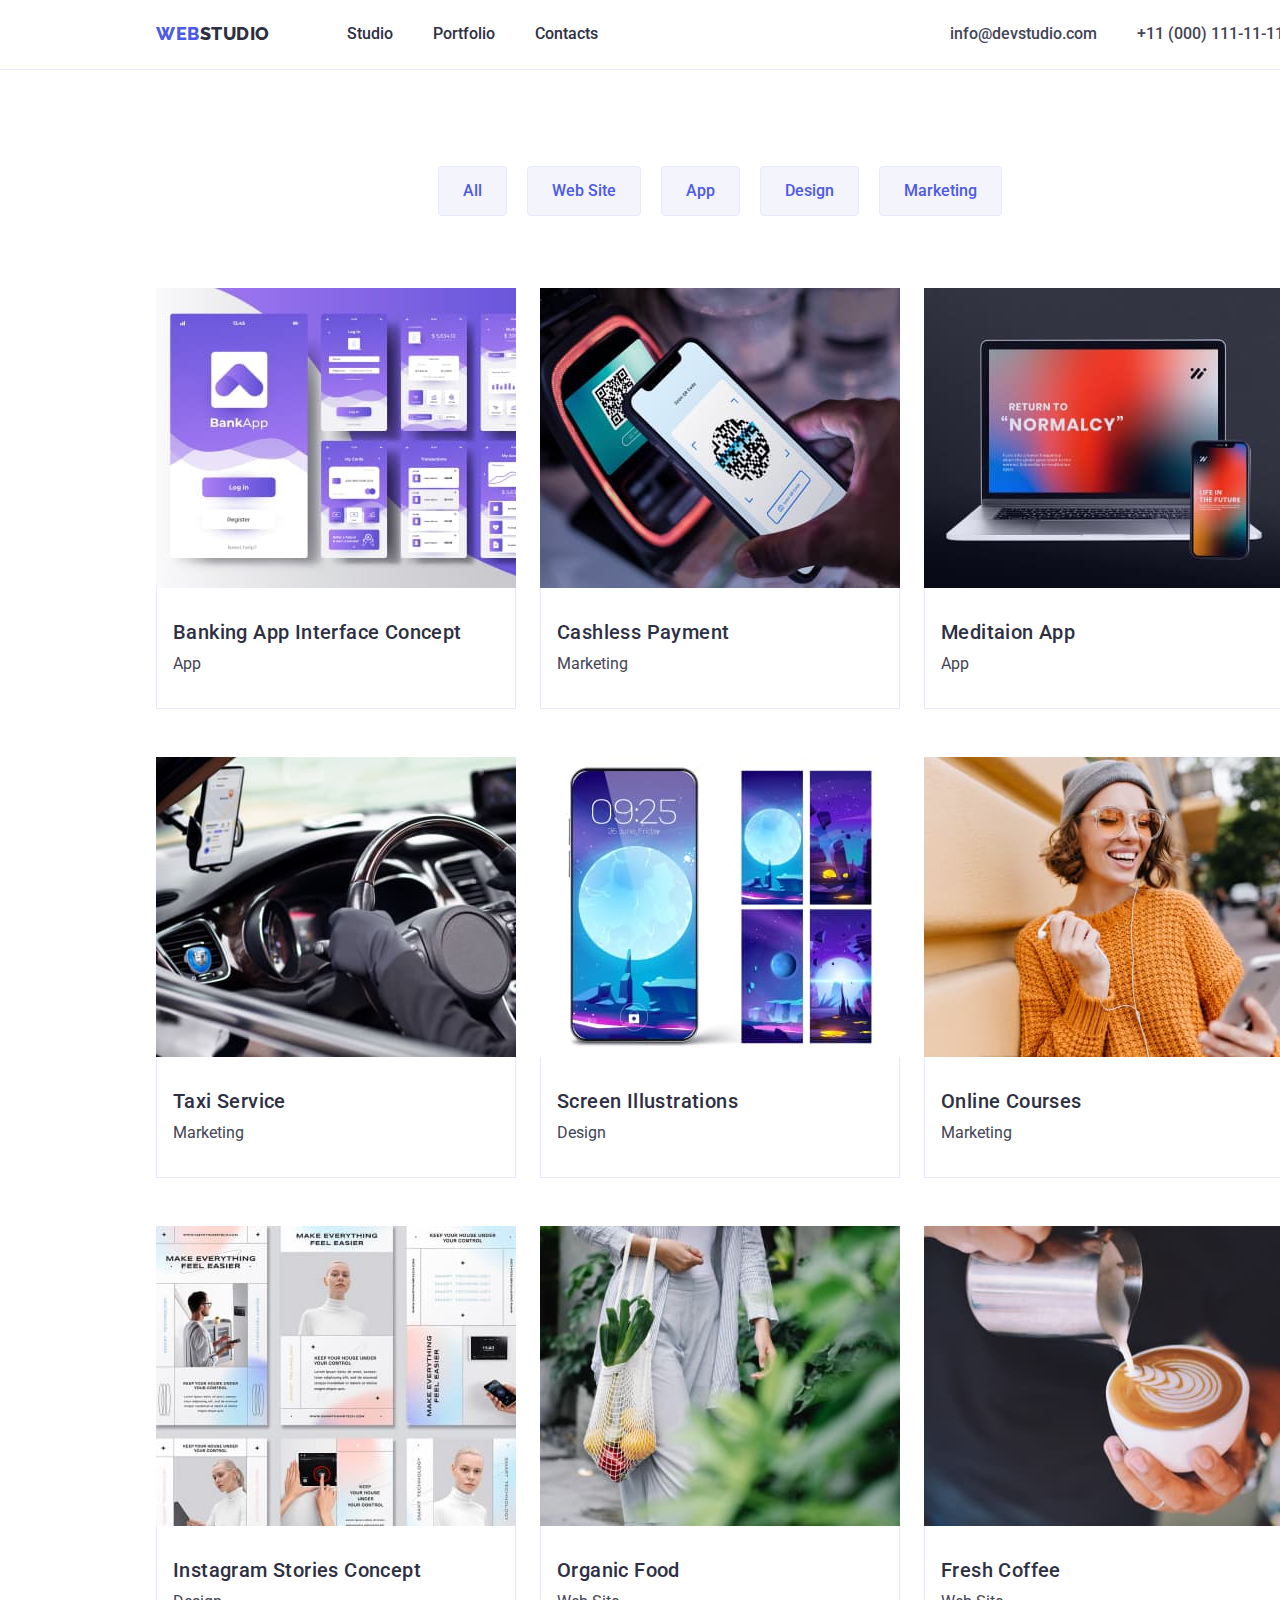
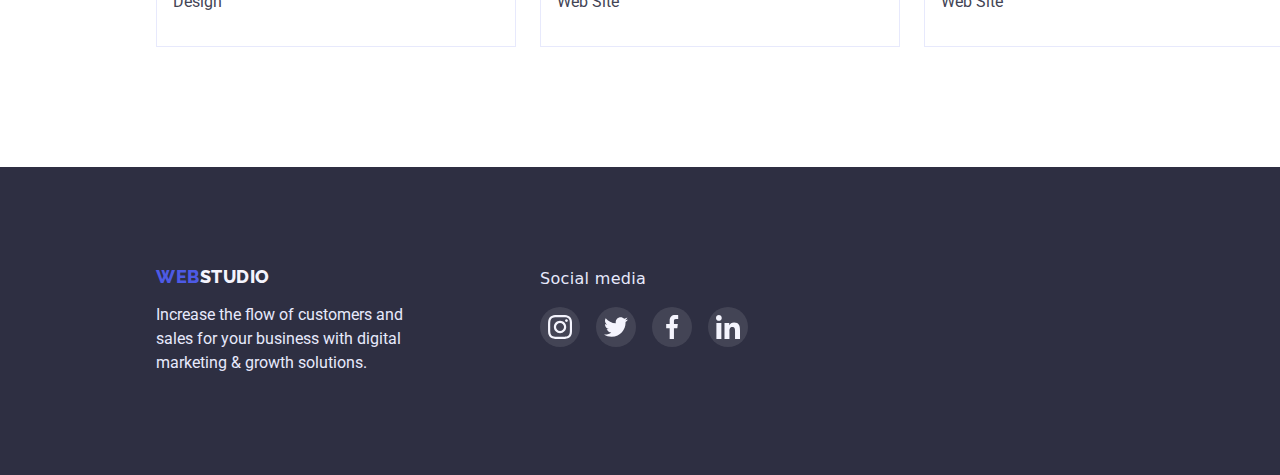
==== portfolio.html @ 14edf8ef "Initial commit" ====
<!DOCTYPE html>
<html lang="en">

<head>
    <meta charset="UTF-8">
    <meta http-equiv="X-UA-Compatible" content="IE=edge">
    <meta name="viewport" content="width=device-width, initial-scale=1.0">
    <title>Portfolio</title>
    <link rel="stylesheet" href="./css/styles.css">
    <link href="https://fonts.googleapis.com/css2?family=Raleway:wght@800&family=Roboto:wght@400;500;700&display=swap"
        rel="stylesheet">

    <link rel="stylesheet"
        href="https://cdnjs.cloudflare.com/ajax/libs/modern-normalize/1.1.0/modern-normalize.min.css ">

</head>

<body>
    <!--====== header ======-->
    <header class="header">
        <div class="container header-container">
            <nav class="nav-block">
                <a class="link logo nav-link" href="./index.html">WEB<span class="accent">STUDIO</span></a>

                <ul class="list nav-list">
                    <li class="nav-item">
                        <a class="link nav-link" href="./index.html">Studio

                        </a>
                    </li>
                    <li class="nav-item">
                        <a class="link nav-link" href="./portfolio.html">Portfolio

                        </a>
                    </li>
                    <li class="nav-item">
                        <a class="link nav-link" href="./contacts.html">Contacts

                        </a>
                    </li>
                </ul>
            </nav>
            <ul class="list header-list contacts-list">
                <li class="contacts-item">
                    <a class="link nav-link contact-item" href="mailto:info@devstudio.com">info@devstudio.com
                    </a>
                </li>
                <li class="contacts-item">
                    <a class="link nav-link contact-item" href="tel:+110001111111">+11 (000) 111-11-11
                    </a>
                </li>
            </ul>
        </div>
    </header>

    <main class="portfolio-main">
        <section class="section">
            <div class="container">
                <h1 class="hidden">Web design portfolio</h1>

                <!--====== BUTTONS ======-->
                <ul class="filter-list list">
                    <li class="filter-item">
                        <button type="button" class="filter-button button">
                            All
                        </button>
                    </li>
                    <li class="filter-item">
                        <button type="button" class="filter-button button">
                            Web Site
                        </button>
                    </li>
                    <li class="filter-item">
                        <button type="button" class="filter-button button">
                            App
                        </button>
                    </li>
                    <li class="filter-item">
                        <button type="button" class="filter-button button">
                            Design
                        </button>
                    </li>
                    <li class="filter-item">
                        <button type="button" class="filter-button button">
                            Marketing
                        </button>
                    </li>
                </ul>

                <!--====== ITEMS ======-->
                <ul class="list portfolio-list">
                    <li class="portfolio-item">
                        <img class="section-img" src="./images/portfolio-1.jpg" alt="Project thumbnail">
                        <div class="portfolio-txt">

                            <h3 class="header-3">Banking App Interface Concept</h3>
                            <p class="portfolio-item-text  text text">App</p>
                        </div>
                    </li>
                    <li class="portfolio-item">
                        <img src="./images/portfolio-2.jpg" alt="Project thumbnail">
                        <div class="portfolio-txt">

                            <h3 class="header-3">Cashless Payment</h3>
                            <p class="portfolio-item-text  text text">Marketing</p>
                        </div>
                    </li>
                    <li class="portfolio-item">
                        <img src="./images/portfolio-3.jpg" alt="Project thumbnail">
                        <div class="portfolio-txt">
                            <h3 class="header-3">Meditaion App</h3>
                            <p class="portfolio-item-text  text text">App</p>
                        </div>
                    </li>
                    <li class="portfolio-item">
                        <img src="./images/portfolio-4.jpg" alt="Project thumbnail">
                        <div class="portfolio-txt">

                            <h3 class="header-3">Taxi Service</h3>
                            <p class="portfolio-item-text  text">Marketing</p>
                        </div>
                    </li>
                    <li class="portfolio-item">
                        <img src="./images/portfolio-5.jpg" alt="Project thumbnail">
                        <div class="portfolio-txt">

                            <h3 class="header-3">Screen Illustrations</h3>
                            <p class="portfolio-item-text  text">Design</p>
                        </div>
                    </li>
                    <li class="portfolio-item">
                        <img src="./images/portfolio-6.jpg" alt="Project thumbnail">
                        <div class="portfolio-txt">

                            <h3 class="header-3">Online Courses</h3>
                            <p class="portfolio-item-text  text">Marketing</p>
                        </div>
                    </li>
                    <li class="portfolio-item">
                        <img src="./images/portfolio-7.jpg" alt="Project thumbnail">
                        <div class="portfolio-txt">

                            <h3 class="header-3">Instagram Stories Concept</h3>
                            <p class="portfolio-item-text  text">Design</p>
                        </div>
                    </li>
                    <li class="portfolio-item">
                        <img src="./images/portfolio-8.jpg" alt="Project thumbnail">
                        <div class="portfolio-txt">

                            <h3 class="header-3">Organic Food</h3>
                            <p class="portfolio-item-text  text">Web Site</p>
                        </div>
                    </li>
                    <li class="portfolio-item">
                        <img src="./images/portfolio-9.jpg" alt="Project thumbnail">
                        <div class="portfolio-txt">

                            <h3 class="header-3">Fresh Coffee</h3>
                            <p class="portfolio-item-text  text">Web Site</p>
                        </div>
                    </li>
                </ul>
            </div>
        </section>
    </main>

      <!--=== FOOTER ===-->
      <footer class="footer">
        <div class="container footer-wrapper">
            <div class="footer-description">
                <a class="link logo footer-logo" href="./index.html">WEB<span
                        class="accent-dark-theme">STUDIO</span></a>
                <p class="dark-theme text">Increase the flow of customers and sales for your business with digital
                    marketing & growth solutions.</p>
            </div>
            <div class="footer-social-links">
                <h3 class="footer-h3 dark-theme">Social media</h3>
                <ul class="list footer-social-list">
                    <li>
                        <a href="" class="social-link footer-social">
                            <svg width="24px" height="24px">
                                <use href="./images/icons/social-icons.svg#icon-instagram">
                            </svg>
                        </a>
                    </li>
                    <li>
                        <a href="" class="social-link footer-social">
                            <svg width="24px" height="24px">
                                <use href="./images/icons/social-icons.svg#icon-twitter">
                            </svg>
                        </a>
                    </li>
                    <li>
                        <a href="" class="social-link footer-social">
                            <svg width="24px" height="24px">
                                <use href="./images/icons/social-icons.svg#icon-facebook">
                            </svg>
                        </a>
                    </li>
                    <li>
                        <a href="" class="social-link footer-social">
                            <svg width="24px" height="24px">
                                <use href="./images/icons/social-icons.svg#icon-linkedin">
                            </svg>
                        </a>
                    </li>
                </ul>
            </div>
        </div>

    </footer>
</body>

</html>
---- css/styles.css ----
:root {
   /* fonts */
   --main-font: 'Roboto';
   --logo-font: 'Raleway';

   /* bg colors */
   --background-main: #E5E5E5;
   --background-items: #E7E9FC;
   --dark-bg: #2E2F42;
   --second-light-bg: #F4F4FD;
   /* CLOUD */
   --icon-border: #8E8F99;

   /* text colors */
   --accent: #4D5AE5;
   /* IRIS */
   --main-txt: #434455;
   /* SLATE */
   --txt-heading: #2E2F42;
   --hero-txt: #ffffff;
   --text-dark-theme: #E7E9FC;

   /* buttons and accents */
   --shadow: rgba(0, 0, 0, 0.15);
   --hoover-focus: #404BBF;
   --button: #E7E9FC;
   /* CORNFLOWER*/
   --white: #ffffff;
   --hover-focus-dark-theme: #31D0AA;
}

/* Общие стили элементов для всего сайта */
body {
   font-family: var(--main-font), sans-serif;
   color: var(--main-txt);
   width: 1440px;
}

ul,
li,
p,
h1,
h2,
h3 {
   margin: 0;
   padding: 0;
}

img {
   display: block;
   max-width: 100%;
   height: auto;
   margin: 0;
   padding: 0;
}

.list {
   list-style-type: none;
}

.horizontal-list li {
   display: inline-block;
}

.link {
   text-decoration-line: none;
   font-family: var(--main-font), sans-serif;
   font-weight: 500;
   font-style: normal;
}

.button {
   font-style: inherit;
}

.container {
   max-width: 1158px;
   padding: 0 15px;
   margin: 0 auto;
}

/* flex MARGINS PADDINGS */
.section {
   padding: 120px 0;
}

/* header */

.header-container {
   display: flex;
   flex-direction: row;
   align-items: center;
   justify-content: space-between;
}

.logo {
   margin-right: 76px;
}

.nav-block {
   display: flex;
   flex-direction: row;
}

.nav-list {
   display: flex;
   gap: 40px;
   align-items: center;
}

.nav-link {
   padding: 24px 0;
   color: var(--txt-heading);
}

.contacts-list {
   display: flex;
   gap: 40px;
   padding: 0;
}

.contact-item {
   color: var(--main-txt);
}

/* HERO */
.hero {
   display: flex;
   justify-content: center;
   align-items: center;
   padding: 188px 0;
}

.hero-button {
   padding: 16px 32px;
}

.hero>.container {
   display: flex;
   flex-direction: column;
   align-items: center;
   gap: 48px;
}

.hero-header {
   margin: 0;
   padding: 0;
}

/* ABOUT US */
.about-us-list {
   display: flex;
   gap: 24px;
   justify-content: space-between;
   align-items: center;
   margin: 0;
}

.about-us-header {
   margin: 0;
   margin-bottom: 8px;
}

.text {
   margin: 0;
}

/* What are we doing */
.doing-section {
   padding-top: 0;
}

.doing-list {
   display: flex;
   justify-content: space-between;
}

/* OUR TEAM */
/* .our-team {
   padding: 120px 0;
} */

.our-team-list {
   display: flex;
   gap: 24px;
}

.our-team-item {
   background: var(--white);
   box-shadow: 0px 1px 6px rgba(46, 47, 66, 0.08), 0px 1px 1px rgba(46, 47, 66, 0.16), 0px 2px 1px rgba(46, 47, 66, 0.08);
   border-radius: 0px 0px 4px 4px;
}

/* .our-team-item-desc > .header-3 {
   margin-bottom: 8px;
} */
.our-team-item-descr {
   padding: 32px 0;
}

/* FOOTER */
.footer {
   padding: 100px 0;
   text-align: start;
}

.footer-description>.text {
   max-width: 264px;
   margin-top: 16px;
}

.footer-logo {
   margin-bottom: 16px;
}

/* ====== PORTFOLIO ====== */
.portfolio-main>.section {
   padding: 96px 0 120px 0;
}

/* === BUTTONS === */
.filter-button {
   padding: 12px 24px;
}

.filter-list {
   display: flex;
   gap: 48px 20px;
   justify-content: center;
   flex-wrap: wrap;
}

.filter-list {
   margin-bottom: 72px;
}

.filter-item {
   background: var(--white);
}

/* === ITEMS === */
.portfolio-list {
   display: flex;
   gap: 48px 24px;
   flex-wrap: wrap;
}

.portfolio-txt {
   padding: 32px 16px;
   border: 1px solid var(--background-items);
   border-top: none;
}




/* ============== colors and font =============== */

/* header */
.header {
   border-bottom: 1px solid var(--button);
}

.header-3 {
   font-family: var(--main-font), sans-serif;
   font-style: normal;
   font-weight: 500;
   font-size: 20px;
   line-height: 24px;
   letter-spacing: 0.02em;
   color: var(--txt-heading);
   margin-bottom: 8px;
}

.nav {
   font-size: 16px;
   line-height: calc(24 / 26);
   color: var(--txt-heading);
   font-weight: 500;
}

.text {
   font-size: 16px;
   line-height: calc(24 / 16);
   font-weight: 400;
   color: var(--main-txt);
   font-family: var(--main-font), sans-serif;
}

.contacts-item {
   color: var(--main-txt);
}

/* logo */
.logo {
   font-family: var(--logo-font), sans-serif;
   font-size: 18px;
   text-decoration-line: none;
   color: var(--accent);
   width: 115px;

   display: flex;
   align-items: center;
   letter-spacing: 0.03em;
   text-transform: uppercase;
   font-weight: 800;
}

.logo>.accent {
   color: var(--txt-heading);
}

/* hero */
.hero {
   background-color: #2E2F42;
   color: var(--hero-txt);
   text-align: center;
}

.hero>.container>.button {
   align-items: center;
}

.hero-header {
   font-weight: 700;
   font-size: 56px;
   line-height: calc(60 / 56);
}


.hero-button {
   background: var(--accent);
   box-shadow: 0px 4px 4px var(--shadow);
   border-radius: 4px;
   border: none;
   color: var(--hero-txt);
   display: flex;
   align-items: center;
   letter-spacing: 0.04em;
   font-weight: 500;
   font-size: 16px;
   line-height: calc(24 / 16);
}

/* about us */

.section-header {
   font-weight: 700;
   font-size: 36px;
   line-height: calc(40 / 36);
   letter-spacing: 0.02em;
   color: var(--txt-heading);
   text-align: center;
   margin-bottom: 72px;
}

.about-us-item {
   width: 264px;
}


/* our team section */

.our-team {
   background-color: var(--second-light-bg);
   text-align: center;
}

/* footer */
.footer {
   background-color: var(--dark-bg);
   color: var(--second-light-bg)
}

.accent-dark-theme {
   color: var(--second-light-bg);
}

.dark-theme {
   color: var(--text-dark-theme);
}

.accent-dark-theme {
   color: var(--second-light-bg)
}

/* FOCUS */
.link:hover,
.link:focus {
   color: var(--hoover-focus);
   cursor: pointer;
}

.button:hover,
.button:focus {
   background: var(--hoover-focus);
   color: var(--focus-txt);
   cursor: pointer;
}


/* PORTFOLIO */

.filter-button {
   background: var(--second-light-bg);
   border: 1px solid var(--button);
   border-radius: 4px;

   color: var(--accent);
   font-family: var(--main-font);
   font-style: normal;
   font-weight: 500;
   font-size: 16px;
   line-height: 24px;
}

.filter-button:hover,
.filter-button:focus {
   color: var(--white);
}


/* ==================  HIDDEN ======================== */
.hidden {
   position: absolute;
   width: 1px;
   height: 1px;
   margin: -1px;
   border: 0;
   padding: 0;
   white-space: nowrap;
   clip-path: inset(100%);
   clip: rect(0 0 0 0);
   overflow: hidden;
}


/* ====== IMAGES ====== */

.hero-overlay {
   background-image: linear-gradient(to bottom,
         rgba(46, 47, 66, 0.7),
         rgba(46, 47, 66, 0.7)),
      url(../images/bg/hero-img.jpg);
   background-repeat: no-repeat;
   background-position: center;
   background-size: contain;
}

.about-us-card {
   margin-bottom: 8px;
   padding: 24px 100px;
   background-color: var(--second-light-bg);
   border-radius: 4px;
}

.about-us-item-icon {
   width: 64px;
   height: 64px;
}

.social-list {
   display: flex;
   justify-content: space-around;
}

/* .social-list-icon {
   width: 16px;
   height: 16px;
} */
.social-link {
   border-radius: 50%;
   width: 40px;
   height: 40px;
   display: flex;
   justify-content: center;
   align-items: center;
}

.social-list-link {
   background-color: var(--accent);
}

.social-list-link:hover,
.social-list-link:focus {
   background-color: var(--hoover-focus);
}

.job-title {
   margin-bottom: 8px;
}

/* CUSTOMERS */
.customers-list {
   display: flex;
   justify-content: space-between;
}

.customers-list-link {
   display: flex;
   align-items: center;
   border: 1px solid currentColor;
   color: var(--icon-border);
   border-radius: 4px;
   padding: 16px 32px;
}
.customers-list-link:hover,
.customers-list-link:focus {
   color: var(--hoover-focus);
}
.customers-list-icon{
   fill: currentColor;
}

.footer-wrapper {
   display: flex;
   gap: 120px;
}

.footer-h3 {
   font-weight: 500;
   font-size: 16px;
   line-height: 24px;
   letter-spacing: 0.02em;
   margin-bottom: 16px;
}

.footer-social {
   border-radius: 50%;
   background: rgba(255, 255, 255, 0.1);
}
.footer-social-list {
   display: flex;
   gap: 16px;
}
.footer-social:hover,
.footer-social:focus {
   background: var(--hover-focus-dark-theme);
}

.portfolio-item:hover {
   cursor: pointer;
   box-shadow: 0px 1px 6px rgba(46, 47, 66, 0.08), 0px 1px 1px rgba(46, 47, 66, 0.16), 0px 2px 1px rgba(46, 47, 66, 0.08);
}
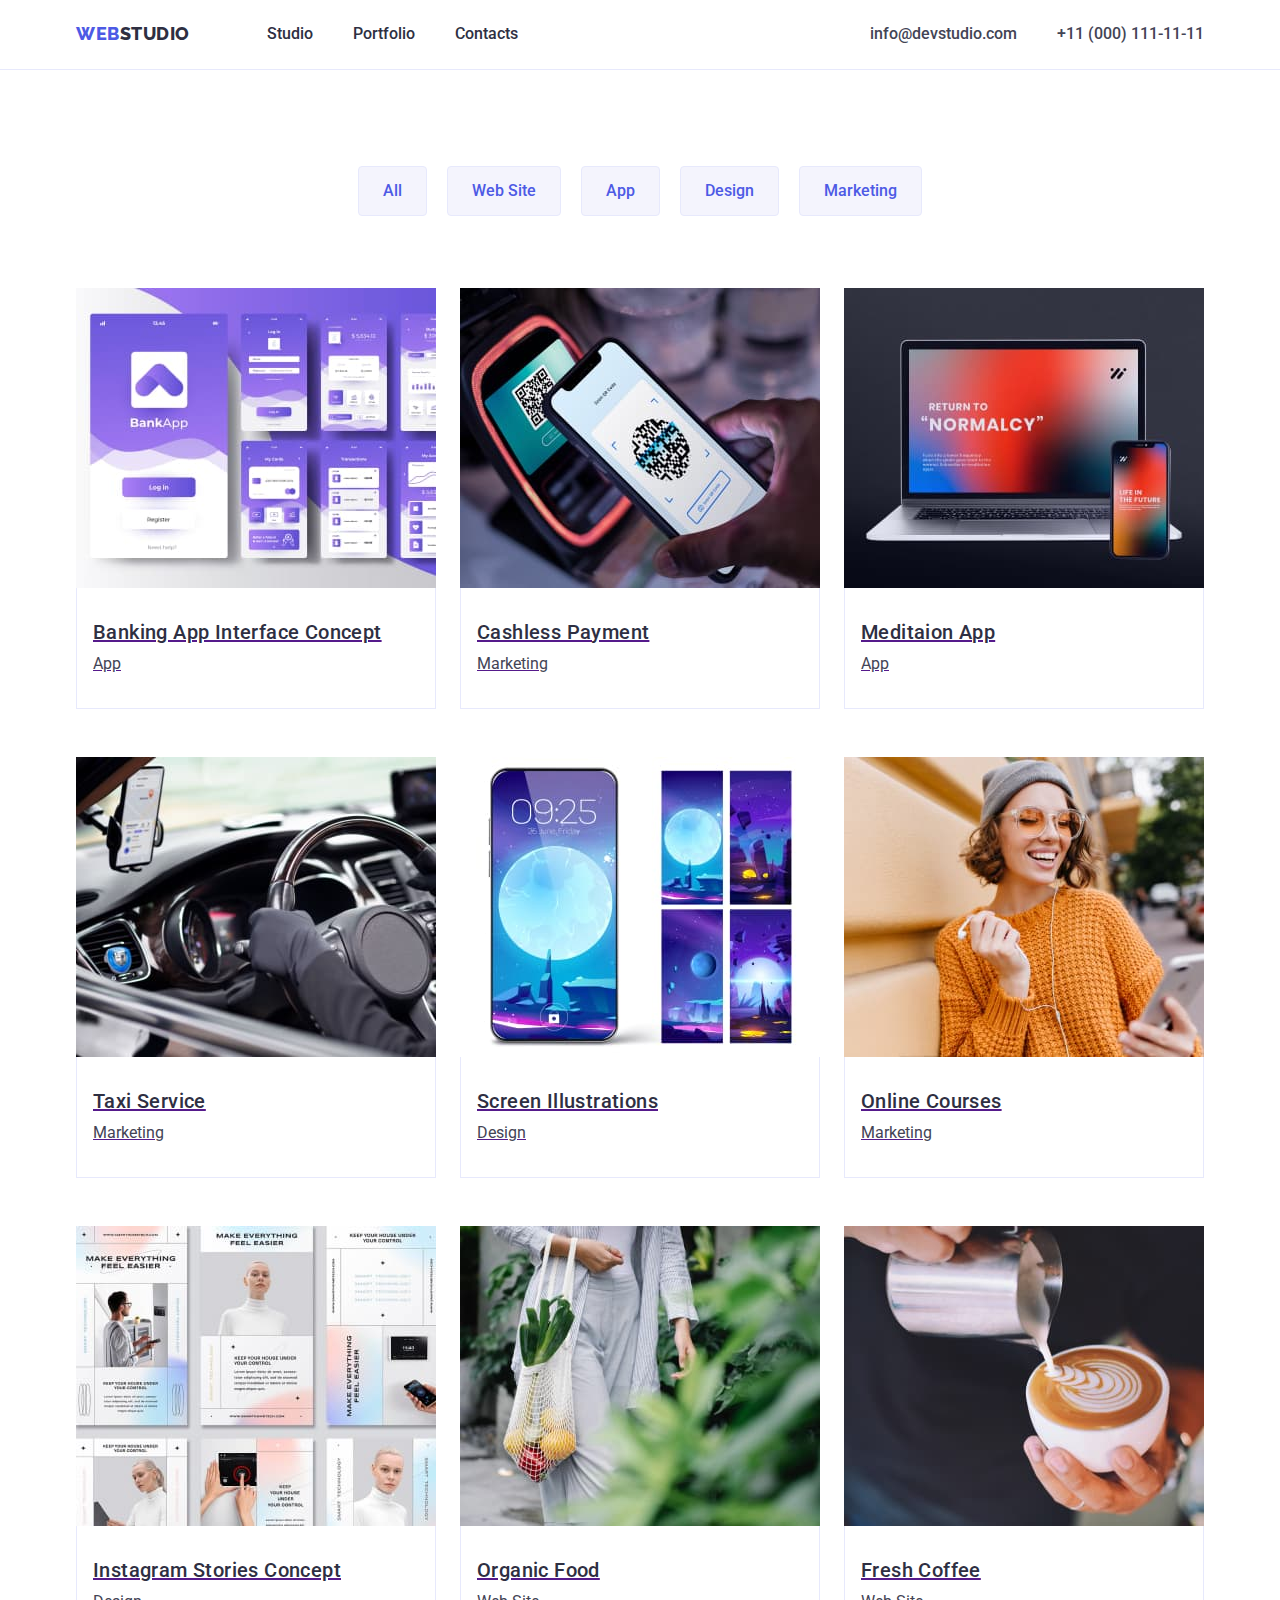
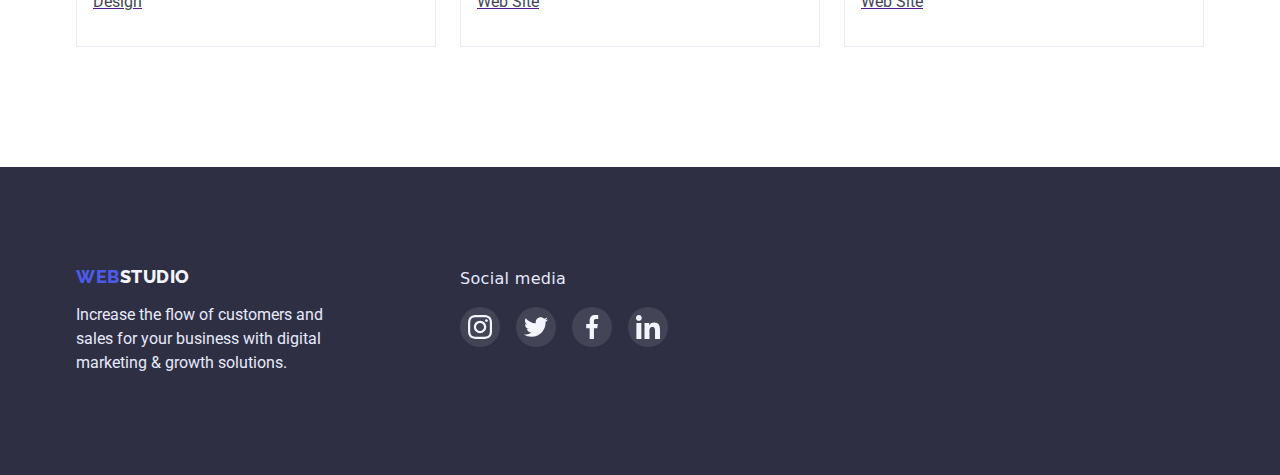
==== commit c3244c03: "04 corrections" ====
--- a/portfolio.html
+++ b/portfolio.html
@@ -90,83 +90,101 @@
                 <!--====== ITEMS ======-->
                 <ul class="list portfolio-list">
                     <li class="portfolio-item">
-                        <img class="section-img" src="./images/portfolio-1.jpg" alt="Project thumbnail">
-                        <div class="portfolio-txt">
-
-                            <h3 class="header-3">Banking App Interface Concept</h3>
-                            <p class="portfolio-item-text  text text">App</p>
-                        </div>
-                    </li>
-                    <li class="portfolio-item">
-                        <img src="./images/portfolio-2.jpg" alt="Project thumbnail">
-                        <div class="portfolio-txt">
-
-                            <h3 class="header-3">Cashless Payment</h3>
-                            <p class="portfolio-item-text  text text">Marketing</p>
-                        </div>
-                    </li>
-                    <li class="portfolio-item">
-                        <img src="./images/portfolio-3.jpg" alt="Project thumbnail">
-                        <div class="portfolio-txt">
-                            <h3 class="header-3">Meditaion App</h3>
-                            <p class="portfolio-item-text  text text">App</p>
-                        </div>
-                    </li>
-                    <li class="portfolio-item">
-                        <img src="./images/portfolio-4.jpg" alt="Project thumbnail">
-                        <div class="portfolio-txt">
-
-                            <h3 class="header-3">Taxi Service</h3>
-                            <p class="portfolio-item-text  text">Marketing</p>
-                        </div>
-                    </li>
-                    <li class="portfolio-item">
-                        <img src="./images/portfolio-5.jpg" alt="Project thumbnail">
-                        <div class="portfolio-txt">
-
-                            <h3 class="header-3">Screen Illustrations</h3>
-                            <p class="portfolio-item-text  text">Design</p>
-                        </div>
-                    </li>
-                    <li class="portfolio-item">
-                        <img src="./images/portfolio-6.jpg" alt="Project thumbnail">
-                        <div class="portfolio-txt">
-
-                            <h3 class="header-3">Online Courses</h3>
-                            <p class="portfolio-item-text  text">Marketing</p>
-                        </div>
-                    </li>
-                    <li class="portfolio-item">
-                        <img src="./images/portfolio-7.jpg" alt="Project thumbnail">
-                        <div class="portfolio-txt">
-
-                            <h3 class="header-3">Instagram Stories Concept</h3>
-                            <p class="portfolio-item-text  text">Design</p>
-                        </div>
-                    </li>
-                    <li class="portfolio-item">
-                        <img src="./images/portfolio-8.jpg" alt="Project thumbnail">
-                        <div class="portfolio-txt">
-
-                            <h3 class="header-3">Organic Food</h3>
-                            <p class="portfolio-item-text  text">Web Site</p>
-                        </div>
-                    </li>
-                    <li class="portfolio-item">
-                        <img src="./images/portfolio-9.jpg" alt="Project thumbnail">
-                        <div class="portfolio-txt">
-
-                            <h3 class="header-3">Fresh Coffee</h3>
-                            <p class="portfolio-item-text  text">Web Site</p>
-                        </div>
+                        <a href="" class="portfolio-link">
+                            <img class="section-img" src="./images/portfolio-1.jpg" alt="Project thumbnail">
+                            <div class="portfolio-txt">
+    
+                                <h3 class="header-3">Banking App Interface Concept</h3>
+                                <p class="portfolio-item-text  text text">App</p>
+                            </div>
+                        </a>
+                    </li>
+                    <li class="portfolio-item">
+                        <a href="" class="portfolio-link">
+                            <img src="./images/portfolio-2.jpg" alt="Project thumbnail">
+                            <div class="portfolio-txt">
+    
+                                <h3 class="header-3">Cashless Payment</h3>
+                                <p class="portfolio-item-text  text text">Marketing</p>
+                            </div>
+                        </a>
+                    </li>
+                    <li class="portfolio-item">
+                        <a href="" class="portfolio-link">
+                            <img src="./images/portfolio-3.jpg" alt="Project thumbnail">
+                            <div class="portfolio-txt">
+                                <h3 class="header-3">Meditaion App</h3>
+                                <p class="portfolio-item-text  text text">App</p>
+                            </div>
+                        </a>
+                    </li>
+                    <li class="portfolio-item">
+                        <a href="" class="portfolio-link">
+                            <img src="./images/portfolio-4.jpg" alt="Project thumbnail">
+                            <div class="portfolio-txt">
+                                <h3 class="header-3">Taxi Service</h3>
+                                <p class="portfolio-item-text  text">Marketing</p>
+                            </div>
+                        </a>
+                    </li>
+                    <li class="portfolio-item">
+                        <a href="" class="portfolio-link">
+                            <img src="./images/portfolio-5.jpg" alt="Project thumbnail">
+                            <div class="portfolio-txt">
+                                <h3 class="header-3">Screen Illustrations</h3>
+                                <p class="portfolio-item-text  text">Design</p>
+                            </div>
+                        </a>
+
+                    </li>
+                    <li class="portfolio-item">
+                        <a href="" class="portfolio-link">
+                            <img src="./images/portfolio-6.jpg" alt="Project thumbnail">
+                            <div class="portfolio-txt">
+
+                                <h3 class="header-3">Online Courses</h3>
+                                <p class="portfolio-item-text  text">Marketing</p>
+                            </div>
+                        </a>
+                    </li>
+                    <li class="portfolio-item">
+                        <a href="" class="portfolio-link">
+
+                            <img src="./images/portfolio-7.jpg" alt="Project thumbnail">
+                            <div class="portfolio-txt">
+
+                                <h3 class="header-3">Instagram Stories Concept</h3>
+                                <p class="portfolio-item-text  text">Design</p>
+                            </div>
+                        </a>
+                    </li>
+                    <li class="portfolio-item">
+                        <a href="" class="portfolio-link">
+                            <img src="./images/portfolio-8.jpg" alt="Project thumbnail">
+                            <div class="portfolio-txt">
+
+                                <h3 class="header-3">Organic Food</h3>
+                                <p class="portfolio-item-text  text">Web Site</p>
+                            </div>
+                        </a>
+                    </li>
+                    <li class="portfolio-item">
+                        <a href="" class="portfolio-link">
+                            <img src="./images/portfolio-9.jpg" alt="Project thumbnail">
+                            <div class="portfolio-txt">
+
+                                <h3 class="header-3">Fresh Coffee</h3>
+                                <p class="portfolio-item-text  text">Web Site</p>
+                            </div>
+                        </a>
                     </li>
                 </ul>
             </div>
         </section>
     </main>
 
-      <!--=== FOOTER ===-->
-      <footer class="footer">
+    <!--=== FOOTER ===-->
+    <footer class="footer">
         <div class="container footer-wrapper">
             <div class="footer-description">
                 <a class="link logo footer-logo" href="./index.html">WEB<span
@@ -175,33 +193,33 @@
                     marketing & growth solutions.</p>
             </div>
             <div class="footer-social-links">
-                <h3 class="footer-h3 dark-theme">Social media</h3>
+                <p class="footer-h3 dark-theme">Social media</p>
                 <ul class="list footer-social-list">
                     <li>
                         <a href="" class="social-link footer-social">
                             <svg width="24px" height="24px">
-                                <use href="./images/icons/social-icons.svg#icon-instagram">
-                            </svg>
-                        </a>
-                    </li>
-                    <li>
-                        <a href="" class="social-link footer-social">
-                            <svg width="24px" height="24px">
-                                <use href="./images/icons/social-icons.svg#icon-twitter">
-                            </svg>
-                        </a>
-                    </li>
-                    <li>
-                        <a href="" class="social-link footer-social">
-                            <svg width="24px" height="24px">
-                                <use href="./images/icons/social-icons.svg#icon-facebook">
-                            </svg>
-                        </a>
-                    </li>
-                    <li>
-                        <a href="" class="social-link footer-social">
-                            <svg width="24px" height="24px">
-                                <use href="./images/icons/social-icons.svg#icon-linkedin">
+                                <use href="./images/icons/social-icons.svg#icon-instagram" />
+                            </svg>
+                        </a>
+                    </li>
+                    <li>
+                        <a href="" class="social-link footer-social">
+                            <svg width="24px" height="24px">
+                                <use href="./images/icons/social-icons.svg#icon-twitter" />
+                            </svg>
+                        </a>
+                    </li>
+                    <li>
+                        <a href="" class="social-link footer-social">
+                            <svg width="24px" height="24px">
+                                <use href="./images/icons/social-icons.svg#icon-facebook" />
+                            </svg>
+                        </a>
+                    </li>
+                    <li>
+                        <a href="" class="social-link footer-social">
+                            <svg width="24px" height="24px">
+                                <use href="./images/icons/social-icons.svg#icon-linkedin" />
                             </svg>
                         </a>
                     </li>
--- a/css/styles.css
+++ b/css/styles.css
@@ -33,8 +33,7 @@
 body {
    font-family: var(--main-font), sans-serif;
    color: var(--main-txt);
-   width: 1440px;
-}
+   }
 
 ul,
 li,
@@ -140,6 +139,9 @@
    flex-direction: column;
    align-items: center;
    gap: 48px;
+   max-width: 1440px;
+   margin-left: auto;
+   margin-right: auto;
 }
 
 .hero-header {
@@ -417,6 +419,8 @@
 .filter-button:hover,
 .filter-button:focus {
    color: var(--white);
+   border-color: var(--hoover-focus);
+   box-shadow: 0px 3px 1px rgba(0, 0, 0, 0.1), 0px 2px 1px rgba(0, 0, 0, 0.08), 0px 2px 2px rgba(0, 0, 0, 0.12);
 }
 
 
@@ -449,9 +453,12 @@
 
 .about-us-card {
    margin-bottom: 8px;
-   padding: 24px 100px;
    background-color: var(--second-light-bg);
    border-radius: 4px;
+   display: flex;
+   justify-content: center;
+   align-items: center;
+   height: 112px;
 }
 
 .about-us-item-icon {
@@ -498,11 +505,13 @@
 
 .customers-list-link {
    display: flex;
+   justify-content: center;
    align-items: center;
    border: 1px solid currentColor;
    color: var(--icon-border);
    border-radius: 4px;
-   padding: 16px 32px;
+   height: 100%;
+   width: 100%;
 }
 .customers-list-link:hover,
 .customers-list-link:focus {
@@ -510,6 +519,10 @@
 }
 .customers-list-icon{
    fill: currentColor;
+}
+.customers-list-item {
+   height: 88px;
+   width: 168px;
 }
 
 .footer-wrapper {
@@ -538,7 +551,11 @@
    background: var(--hover-focus-dark-theme);
 }
 
-.portfolio-item:hover {
+.portfolio-link:hover,
+.portfolio-link:focus {
    cursor: pointer;
    box-shadow: 0px 1px 6px rgba(46, 47, 66, 0.08), 0px 1px 1px rgba(46, 47, 66, 0.16), 0px 2px 1px rgba(46, 47, 66, 0.08);
+}
+.portfolio-link {
+   display: block;
 }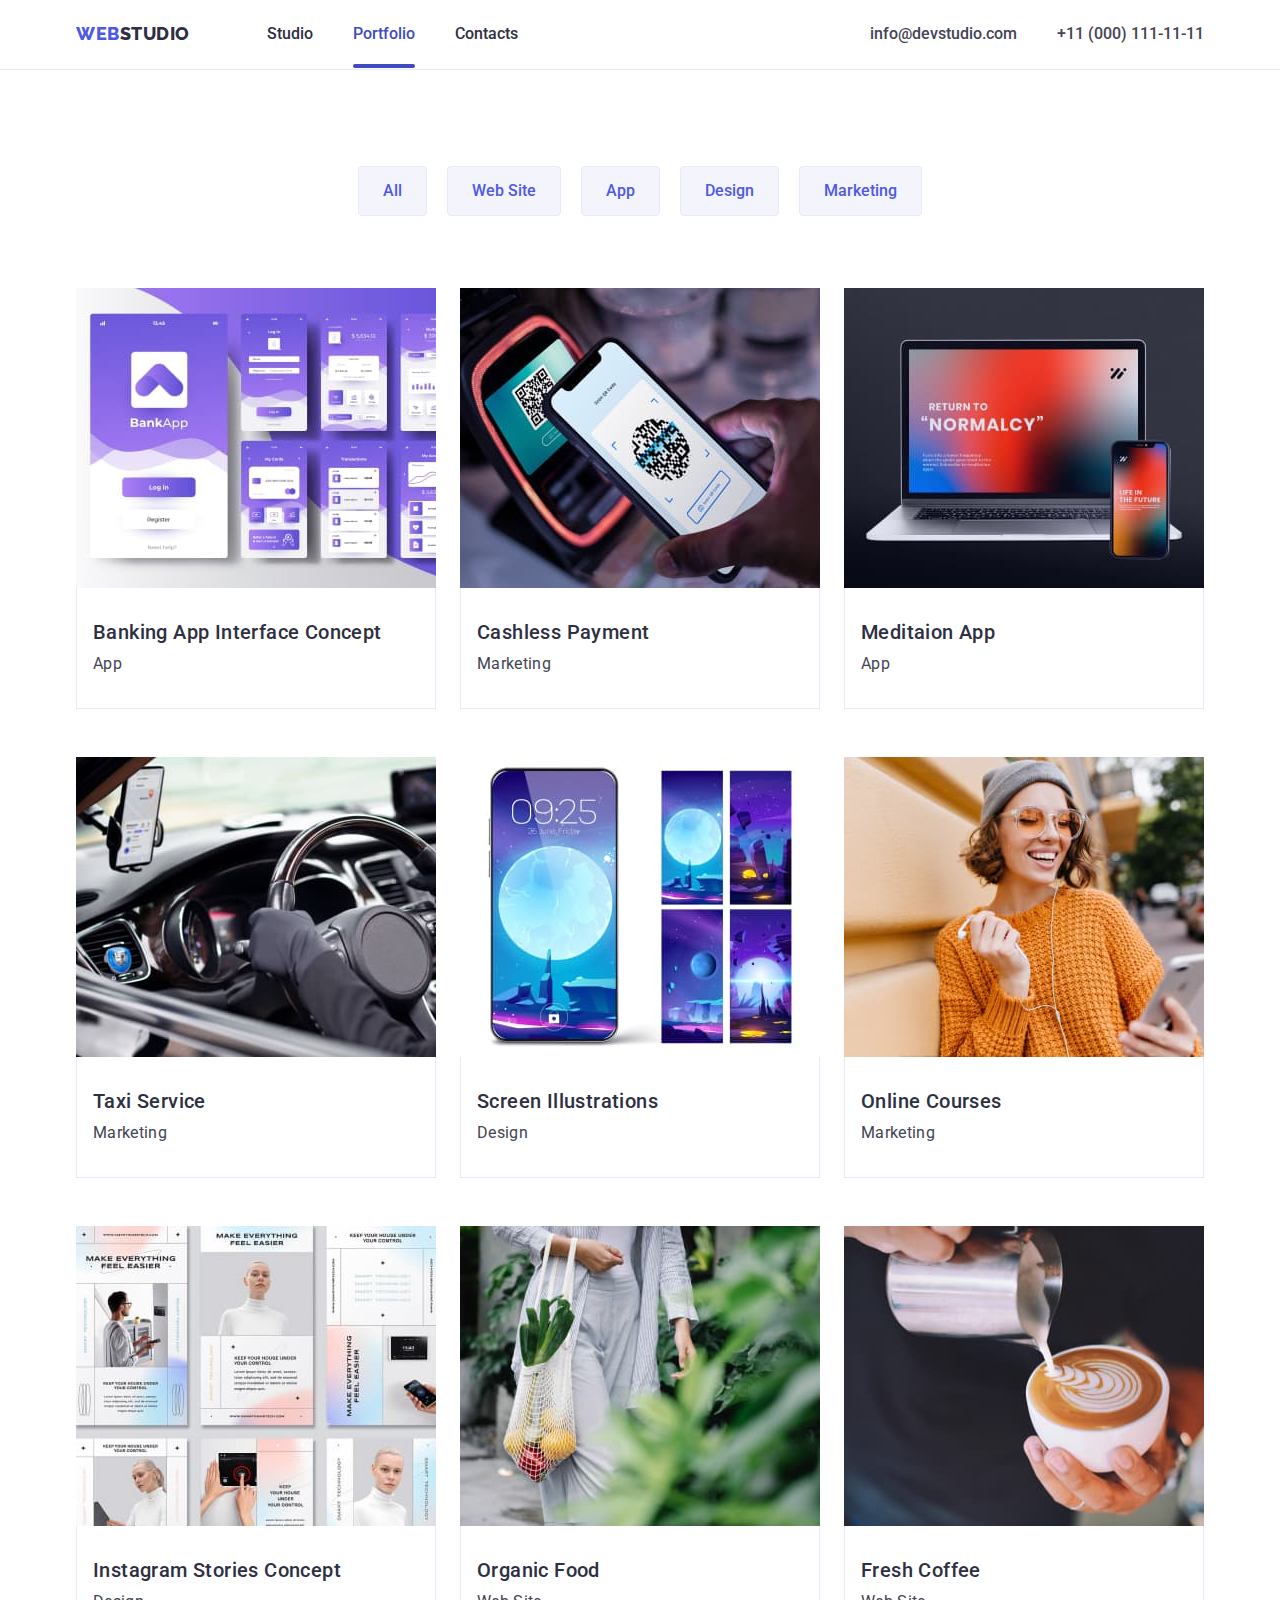
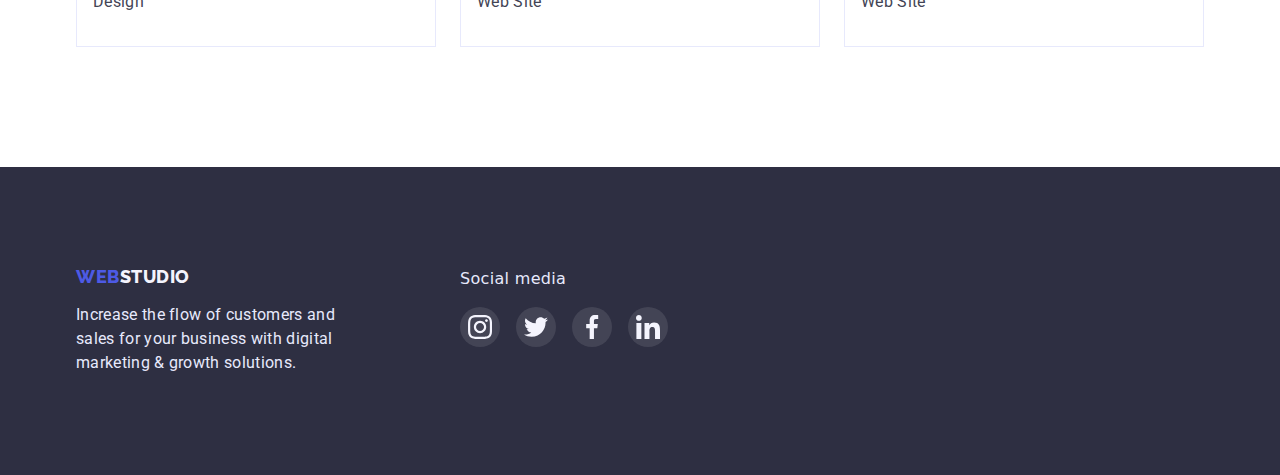
==== commit 52cb6602: "HW-05-01" ====
--- a/portfolio.html
+++ b/portfolio.html
@@ -29,7 +29,7 @@
                         </a>
                     </li>
                     <li class="nav-item">
-                        <a class="link nav-link" href="./portfolio.html">Portfolio
+                        <a class="link nav-link active" href="./portfolio.html">Portfolio
 
                         </a>
                     </li>
@@ -42,11 +42,11 @@
             </nav>
             <ul class="list header-list contacts-list">
                 <li class="contacts-item">
-                    <a class="link nav-link contact-item" href="mailto:info@devstudio.com">info@devstudio.com
+                    <a class="link contact-link" href="mailto:info@devstudio.com">info@devstudio.com
                     </a>
                 </li>
                 <li class="contacts-item">
-                    <a class="link nav-link contact-item" href="tel:+110001111111">+11 (000) 111-11-11
+                    <a class="link contact-link" href="tel:+110001111111">+11 (000) 111-11-11
                     </a>
                 </li>
             </ul>
@@ -90,47 +90,80 @@
                 <!--====== ITEMS ======-->
                 <ul class="list portfolio-list">
                     <li class="portfolio-item">
-                        <a href="" class="portfolio-link">
-                            <img class="section-img" src="./images/portfolio-1.jpg" alt="Project thumbnail">
-                            <div class="portfolio-txt">
-    
+                        <a href="" class="portfolio-link link">
+                            <div class="thumbnail">
+                                <img class="section-img" src="./images/portfolio-1.jpg" alt="Project thumbnail">
+                                <div class="overlay-text">
+                                    <p class="text">
+                                        14 Stylish and User-Friendly App Design Concepts · Task Manager App · Calorie Tracker App · Exotic Fruit Ecommerce App · Cloud Storage App
+                                    </p>
+                                </div>
+                            </div>
+                            <div class=portfolio-item-meta>
                                 <h3 class="header-3">Banking App Interface Concept</h3>
-                                <p class="portfolio-item-text  text text">App</p>
-                            </div>
-                        </a>
-                    </li>
-                    <li class="portfolio-item">
-                        <a href="" class="portfolio-link">
-                            <img src="./images/portfolio-2.jpg" alt="Project thumbnail">
-                            <div class="portfolio-txt">
-    
+                                <p class="portfolio-item-text text">App</p>
+                            </div>
+                        </a>
+                    </li>
+                    <li class="portfolio-item">
+                        <a href="" class="portfolio-link link">
+                            <div class="thumbnail">
+                                <img src="./images/portfolio-2.jpg" alt="Project thumbnail">
+                                <div class="overlay-text">
+                                    <p class="text">
+                                        14 Stylish and User-Friendly App Design Concepts · Task Manager App · Calorie Tracker App · Exotic Fruit Ecommerce App · Cloud Storage App
+                                    </p>
+                                </div>
+                            </div>
+                            <div class=portfolio-item-meta>
                                 <h3 class="header-3">Cashless Payment</h3>
-                                <p class="portfolio-item-text  text text">Marketing</p>
-                            </div>
-                        </a>
-                    </li>
-                    <li class="portfolio-item">
-                        <a href="" class="portfolio-link">
-                            <img src="./images/portfolio-3.jpg" alt="Project thumbnail">
-                            <div class="portfolio-txt">
+                                <p class="portfolio-item-text text">Marketing</p>
+                            </div>
+                        </a>
+                    </li>
+                    <li class="portfolio-item">
+                        <a href="" class="portfolio-link link">
+                            <div class="thumbnail">
+                                <img src="./images/portfolio-3.jpg" alt="Project thumbnail">
+                                <div class="overlay-text">
+                                    <p class="text">
+                                        14 Stylish and User-Friendly App Design Concepts · Task Manager App · Calorie Tracker App · Exotic Fruit Ecommerce App · Cloud Storage App
+                                    </p>
+                                </div>
+                            </div>
+                            <div class=portfolio-item-meta>
                                 <h3 class="header-3">Meditaion App</h3>
-                                <p class="portfolio-item-text  text text">App</p>
-                            </div>
-                        </a>
-                    </li>
-                    <li class="portfolio-item">
-                        <a href="" class="portfolio-link">
-                            <img src="./images/portfolio-4.jpg" alt="Project thumbnail">
-                            <div class="portfolio-txt">
+                                <p class="portfolio-item-text text">App</p>
+                            </div>
+                        </a>
+                    </li>
+                    <li class="portfolio-item">
+                        <a href="" class="portfolio-link link">
+                            <div class="thumbnail">
+                                <img src="./images/portfolio-4.jpg" alt="Project thumbnail">
+                                <div class="overlay-text">
+                                    <p class="text">
+                                        14 Stylish and User-Friendly App Design Concepts · Task Manager App · Calorie Tracker App · Exotic Fruit Ecommerce App · Cloud Storage App
+                                    </p>
+                                </div>
+                            </div>
+                            <div class=portfolio-item-meta>
                                 <h3 class="header-3">Taxi Service</h3>
                                 <p class="portfolio-item-text  text">Marketing</p>
                             </div>
                         </a>
                     </li>
                     <li class="portfolio-item">
-                        <a href="" class="portfolio-link">
-                            <img src="./images/portfolio-5.jpg" alt="Project thumbnail">
-                            <div class="portfolio-txt">
+                        <a href="" class="portfolio-link link">
+                            <div class="thumbnail">
+                                <img src="./images/portfolio-5.jpg" alt="Project thumbnail">
+                                <div class="overlay-text">
+                                    <p class="text">
+                                        14 Stylish and User-Friendly App Design Concepts · Task Manager App · Calorie Tracker App · Exotic Fruit Ecommerce App · Cloud Storage App
+                                    </p>
+                                </div>
+                            </div>
+                            <div class=portfolio-item-meta>
                                 <h3 class="header-3">Screen Illustrations</h3>
                                 <p class="portfolio-item-text  text">Design</p>
                             </div>
@@ -138,9 +171,16 @@
 
                     </li>
                     <li class="portfolio-item">
-                        <a href="" class="portfolio-link">
-                            <img src="./images/portfolio-6.jpg" alt="Project thumbnail">
-                            <div class="portfolio-txt">
+                        <a href="" class="portfolio-link link">
+                            <div class="thumbnail">
+                                <img src="./images/portfolio-6.jpg" alt="Project thumbnail">
+                                <div class="overlay-text">
+                                    <p class="text">
+                                        14 Stylish and User-Friendly App Design Concepts · Task Manager App · Calorie Tracker App · Exotic Fruit Ecommerce App · Cloud Storage App
+                                    </p>
+                                </div>
+                            </div>
+                            <div class=portfolio-item-meta>
 
                                 <h3 class="header-3">Online Courses</h3>
                                 <p class="portfolio-item-text  text">Marketing</p>
@@ -148,31 +188,48 @@
                         </a>
                     </li>
                     <li class="portfolio-item">
-                        <a href="" class="portfolio-link">
-
-                            <img src="./images/portfolio-7.jpg" alt="Project thumbnail">
-                            <div class="portfolio-txt">
-
+                        <a href="" class="portfolio-link link">
+                            <div class="thumbnail">
+                                <img src="./images/portfolio-7.jpg" alt="Project thumbnail">
+                                <div class="overlay-text">
+                                    <p class="text">
+                                        14 Stylish and User-Friendly App Design Concepts · Task Manager App · Calorie Tracker App · Exotic Fruit Ecommerce App · Cloud Storage App
+                                    </p>
+                                </div>
+                            </div>
+                            <div class=portfolio-item-meta>
                                 <h3 class="header-3">Instagram Stories Concept</h3>
                                 <p class="portfolio-item-text  text">Design</p>
                             </div>
                         </a>
                     </li>
                     <li class="portfolio-item">
-                        <a href="" class="portfolio-link">
-                            <img src="./images/portfolio-8.jpg" alt="Project thumbnail">
-                            <div class="portfolio-txt">
-
+                        <a href="" class="portfolio-link link">
+                            <div class="thumbnail">
+                                <img src="./images/portfolio-8.jpg" alt="Project thumbnail">
+                                <div class="overlay-text">
+                                    <p class="text">
+                                        14 Stylish and User-Friendly App Design Concepts · Task Manager App · Calorie Tracker App · Exotic Fruit Ecommerce App · Cloud Storage App
+                                    </p>
+                                </div>
+                            </div>
+                            <div class=portfolio-item-meta>
                                 <h3 class="header-3">Organic Food</h3>
                                 <p class="portfolio-item-text  text">Web Site</p>
                             </div>
                         </a>
                     </li>
                     <li class="portfolio-item">
-                        <a href="" class="portfolio-link">
-                            <img src="./images/portfolio-9.jpg" alt="Project thumbnail">
-                            <div class="portfolio-txt">
-
+                        <a href="" class="portfolio-link link">
+                            <div class="thumbnail">
+                                <img src="./images/portfolio-9.jpg" alt="Project thumbnail">
+                                <div class="overlay-text">
+                                    <p class="text">
+                                        14 Stylish and User-Friendly App Design Concepts · Task Manager App · Calorie Tracker App · Exotic Fruit Ecommerce App · Cloud Storage App
+                                    </p>
+                                </div>
+                            </div>
+                            <div class=portfolio-item-meta>
                                 <h3 class="header-3">Fresh Coffee</h3>
                                 <p class="portfolio-item-text  text">Web Site</p>
                             </div>
--- a/css/styles.css
+++ b/css/styles.css
@@ -7,26 +7,28 @@
    --background-main: #E5E5E5;
    --background-items: #E7E9FC;
    --dark-bg: #2E2F42;
-   --second-light-bg: #F4F4FD;
-   /* CLOUD */
-   --icon-border: #8E8F99;
-
+   --second-light-bg: #F4F4FD; /* --CLOUD */
+   --modal-bg: #FCFCFC;
+
+   
    /* text colors */
-   --accent: #4D5AE5;
-   /* IRIS */
-   --main-txt: #434455;
-   /* SLATE */
+   --accent: #4D5AE5; /* --IRIS */
+   --main-txt: #434455; /* --SLATE */
    --txt-heading: #2E2F42;
    --hero-txt: #ffffff;
    --text-dark-theme: #E7E9FC;
 
    /* buttons and accents */
    --shadow: rgba(0, 0, 0, 0.15);
-   --hoover-focus: #404BBF;
-   --button: #E7E9FC;
-   /* CORNFLOWER*/
+   --hover-focus: #404BBF; /* --OCEAN*/
+   --button: #E7E9FC; /* --CORNFLOWER*/
    --white: #ffffff;
    --hover-focus-dark-theme: #31D0AA;
+   --icon-border: #8E8F99;
+
+   /* animation */
+   --250ms-animation: 250ms cubic-bezier(0.4, 0, 0.2, 1);
+   --3500ms-animation: 3500ms cubic-bezier(0.4, 0, 0.2, 1);
 }
 
 /* Общие стили элементов для всего сайта */
@@ -73,7 +75,7 @@
 }
 
 .container {
-   max-width: 1158px;
+   width: 1158px;
    padding: 0 15px;
    margin: 0 auto;
 }
@@ -118,16 +120,25 @@
    padding: 0;
 }
 
-.contact-item {
+.contact-link {
+   padding: 24px 0;
    color: var(--main-txt);
 }
 
 /* HERO */
 .hero {
-   display: flex;
-   justify-content: center;
-   align-items: center;
+   max-width: 1440px;
    padding: 188px 0;
+
+   background-image: linear-gradient(to bottom,
+   rgba(46, 47, 66, 0.7),
+   rgba(46, 47, 66, 0.7)),
+   url(../images/bg/hero-img.jpg);
+   background-repeat: no-repeat;
+   background-size: cover;
+
+   margin-left: auto;
+   margin-right: auto;
 }
 
 .hero-button {
@@ -247,7 +258,7 @@
    flex-wrap: wrap;
 }
 
-.portfolio-txt {
+.portfolio-item-meta {
    padding: 32px 16px;
    border: 1px solid var(--background-items);
    border-top: none;
@@ -284,6 +295,7 @@
 .text {
    font-size: 16px;
    line-height: calc(24 / 16);
+   letter-spacing: 0.02em;
    font-weight: 400;
    color: var(--main-txt);
    font-family: var(--main-font), sans-serif;
@@ -317,10 +329,6 @@
    background-color: #2E2F42;
    color: var(--hero-txt);
    text-align: center;
-}
-
-.hero>.container>.button {
-   align-items: center;
 }
 
 .hero-header {
@@ -389,13 +397,14 @@
 /* FOCUS */
 .link:hover,
 .link:focus {
-   color: var(--hoover-focus);
+   color: var(--hover-focus);
    cursor: pointer;
 }
 
 .button:hover,
 .button:focus {
-   background: var(--hoover-focus);
+   background: var(--hover-focus);
+   border-color: var(--hover-focus);
    color: var(--focus-txt);
    cursor: pointer;
 }
@@ -419,7 +428,7 @@
 .filter-button:hover,
 .filter-button:focus {
    color: var(--white);
-   border-color: var(--hoover-focus);
+   border-color: var(--hover-focus);
    box-shadow: 0px 3px 1px rgba(0, 0, 0, 0.1), 0px 2px 1px rgba(0, 0, 0, 0.08), 0px 2px 2px rgba(0, 0, 0, 0.12);
 }
 
@@ -441,16 +450,6 @@
 
 /* ====== IMAGES ====== */
 
-.hero-overlay {
-   background-image: linear-gradient(to bottom,
-         rgba(46, 47, 66, 0.7),
-         rgba(46, 47, 66, 0.7)),
-      url(../images/bg/hero-img.jpg);
-   background-repeat: no-repeat;
-   background-position: center;
-   background-size: contain;
-}
-
 .about-us-card {
    margin-bottom: 8px;
    background-color: var(--second-light-bg);
@@ -490,7 +489,7 @@
 
 .social-list-link:hover,
 .social-list-link:focus {
-   background-color: var(--hoover-focus);
+   background-color: var(--hover-focus);
 }
 
 .job-title {
@@ -515,7 +514,7 @@
 }
 .customers-list-link:hover,
 .customers-list-link:focus {
-   color: var(--hoover-focus);
+   color: var(--hover-focus);
 }
 .customers-list-icon{
    fill: currentColor;
@@ -558,4 +557,117 @@
 }
 .portfolio-link {
    display: block;
+}
+
+/* ANIMATIONS */
+/* underline nevigation link */
+.nav-link,
+.contact-link {
+   position: relative;
+}
+
+.nav-link.active::after {
+   content: '';
+   position: absolute;
+   left: 0;
+   bottom: -1px;
+   width: 100%;
+   height: 4px;
+   background-color: var(--hover-focus);
+   border-radius: 2px;
+}
+.nav-link.active {
+   color: var(--hover-focus);
+}
+
+/* Color animation for links and buttons */
+.link,
+.customers-list-link,
+.button,
+.social-link {
+   transition: color var(--250ms-animation), 
+   background-color var(--250ms-animation), 
+   box-shadow var(--250ms-animation),
+   border-color var(--250ms-animation);
+}
+
+/* OVERLAY portfolio */
+.thumbnail {
+   position: relative;
+   overflow: hidden;
+}
+
+.overlay-text {
+   position: absolute;
+   top: 0;
+   left: 0;
+   width: 100%;
+   height: 100%;
+   transform: translateY(100%);
+   transition: transform var(--250ms-animation);
+
+   background-color: var(--accent);
+   padding: 40px 32px;
+}
+.portfolio-link:hover .overlay-text,
+.portfolio-link:focus .overlay-text {
+   transform: translateY(0);
+}
+.overlay-text .text {
+   color: var(--second-light-bg);
+}
+
+/* MODAL */
+.backdrop {
+   position: fixed;
+   top: 0;
+   left: 0;
+
+   width: 100%;
+   height: 100%;
+   background-color: rgba(46, 47, 66, 0.4);
+
+   opacity: 1;
+   transition: opacity var(--250ms-animation);
+}
+.modal-form {
+   position: absolute;
+   top: 50%;
+   left: 50%;
+   transform: translate(-50%, -50%) scale(1);
+
+   min-width: 408px;
+   min-height: 576px;
+   background: var(--modal-bg);
+   box-shadow: 0px 1px 1px rgba(0, 0, 0, 0.14), 0px 1px 3px rgba(0, 0, 0, 0.12), 0px 2px 1px rgba(0, 0, 0, 0.2);
+   border-radius: 4px;
+
+   transition: transform var(--250ms-animation);
+}
+.backdrop.is-hidden {
+   opacity: 0;
+   pointer-events: none;
+}
+.backdrop.is-hidden .modal-form {
+   transform: translate(-50%, -50%) scale(0.8);
+}
+
+.close-button {
+   position: absolute;
+   top: 24px;
+   right: 24px;
+
+   width: 24px;
+   height: 24px;
+   border: 1px solid rgba(0, 0, 0, 0.1);
+   border-radius: 50%;
+   background-color: var(--button);
+
+   display: flex;
+   align-items: center;
+   justify-content: center;
+}
+.close-button:hover,
+.close-button:focus {
+   color: var(--hero-txt);
 }